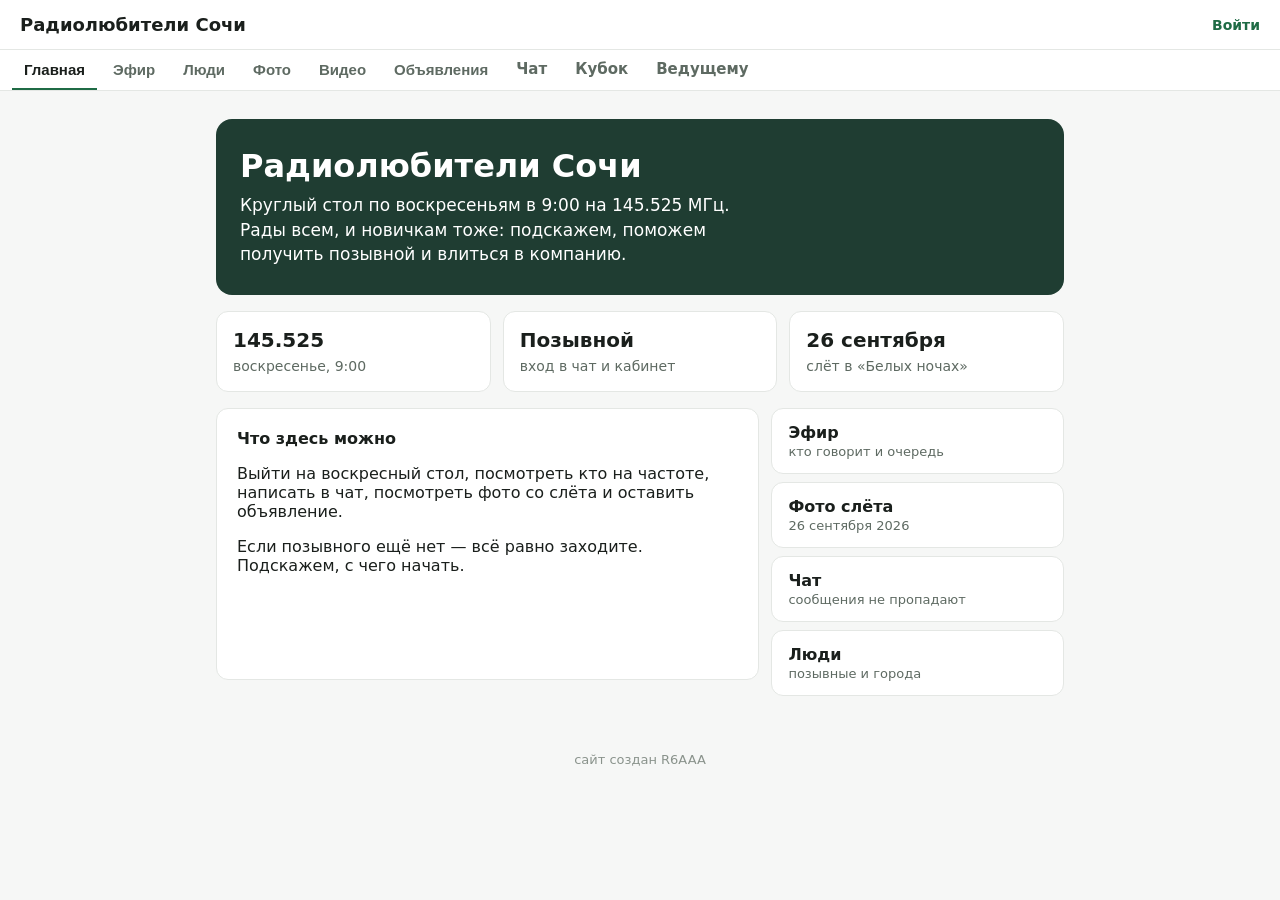
==== index.html @ 7598f509 "Объявления: исправлено добавление + поле описания - Форма отправляет данные правильно - Добавлено от" ====
<!DOCTYPE html>
<html lang="ru">
<head>
<meta charset="utf-8">
<meta name="viewport" content="width=device-width, initial-scale=1">
<title>Сочи — радиолюбители</title>
<style>
  :root { --ink:#1a1f1c; --muted:#5e6a62; --line:#e4e7e4; --bg:#f6f7f6; --card:#fff; --accent:#1f6b45; }
  * { box-sizing:border-box; }
  body { margin:0; font-family: "Segoe UI", system-ui, sans-serif; background:var(--bg); color:var(--ink); }

  .sitehead, header.sitehead { background:#fff; border-bottom:1px solid #e4e7e4; padding:14px 20px; display:flex; justify-content:space-between; align-items:center; gap:16px; }
  .sitehead b { font-size:18px; }
  .sitehead .user { color:#1f6b45; text-decoration:none; font-weight:700; margin-left:auto; width:auto; }
  .sitenav { display:flex; gap:4px; flex-wrap:wrap; background:#fff; border-bottom:1px solid #e4e7e4; padding:0 12px; }
  .sitenav a, .sitenav button { color:#5e6a62; text-decoration:none; font-weight:650; padding:10px 12px; border:0; border-bottom:2px solid transparent; background:transparent; width:auto; font-size:15px; cursor:pointer; border-radius:0; margin:0; }
  .sitenav a.on, .sitenav button.on { color:#1a1f1c; border-bottom-color:#1f6b45; }
  header { background:#fff; }
  .top { display:flex; justify-content:space-between; align-items:center; height:64px; }
  header b { font-size:18px; font-weight:700; }
  header .sub { color:var(--muted); font-size:13px; margin-left:10px; font-weight:500; }
  .user { color:var(--accent); text-decoration:none; text-align:right; font-weight:700; font-size:14px; }
  .user span { display:block; color:var(--muted); font-weight:500; font-size:12px; }
  nav { display:flex; gap:2px; }
  nav button, nav a { border:0; background:transparent; color:var(--muted); padding:12px 14px; font-weight:600; cursor:pointer; text-decoration:none; font-size:15px; border-bottom:2px solid transparent; border-radius:0; }
  nav button.on { color:var(--ink); border-bottom-color:var(--accent); }
  nav a:hover, nav button:hover { color:var(--ink); }
  main { max-width:880px; margin:0 auto; padding:28px 16px 48px; }
  .card { background:var(--card); border:1px solid var(--line); border-radius:12px; padding:20px; margin-bottom:16px; }
  .card > b { display:block; margin:0 0 12px; font-size:16px; }
  .when { display:flex; justify-content:space-between; align-items:flex-end; }
  .when h1 { margin:0; font-size:28px; font-weight:650; }
  .mhz { color:var(--accent); font-weight:700; font-size:20px; margin:8px 0 0; }
  .live { background:#1f3d32; color:#fff; border-radius:12px; padding:22px; margin-bottom:16px; }
  .live small { opacity:.75; font-size:13px; letter-spacing:.04em; text-transform:uppercase; }
  .live strong { display:block; font-size:32px; margin-top:6px; font-weight:650; }
  .live em { font-style:normal; font-size:16px; opacity:.85; }
  button.big, a.big { display:block; width:100%; border:0; background:var(--accent); color:#fff; font-size:16px; font-weight:650; border-radius:10px; padding:12px; margin:8px 0; cursor:pointer; text-align:center; text-decoration:none; }
  a.big.ghost, button.big.ghost { background:#fff; color:var(--accent); border:1px solid #cfe0d6; }
  .row, .person { display:flex; justify-content:space-between; gap:12px; padding:8px 0; border-bottom:1px solid #f0f2f0; }
  .person { display:grid; grid-template-columns:92px 1.2fr 1.4fr 70px 150px 60px; gap:8px; align-items:baseline; }
  .person b { min-width:0; }
  .person span { color:#4b5560; }
  .heads { color:#8a938c; font-size:12px; text-transform:uppercase; letter-spacing:.04em; }
  #people-list { margin-bottom:6px; }
  .grid { display:grid; grid-template-columns:repeat(3,1fr); gap:12px; align-items:start; }
  .shot, .video-card { background:#fff; border:1px solid var(--line); border-radius:12px; overflow:hidden; }
  .shot img { width:100%; height:180px; object-fit:contain; display:block; background:#f3f4f3; }
  .video-card video { width:100%; display:block; max-height:70vh; background:#111; }
  .shot button { width:100%; padding:0; margin:0; border:0; background:transparent; cursor:pointer; border-radius:0; }
  .shot p, .video-card p { margin:8px 12px 12px; }
  form input, form textarea, form select { width:100%; box-sizing:border-box; padding:12px; margin:6px 0; border:1px solid var(--line); border-radius:10px; font:inherit; }
  .hide { display:none; }
  footer { text-align:center; color:#8a938c; padding:8px 16px 28px; font-size:13px; }
  h2 { font-size:20px; font-weight:650; }

  .hero { background:#1f3d32; color:#fff; border-radius:16px; padding:28px 24px; margin-bottom:16px; }
  .hero h1 { margin:0 0 8px; font-size:32px; font-weight:680; }
  .hero p { margin:0; font-size:17px; line-height:1.45; max-width:46ch; }
  .facts { display:grid; grid-template-columns:repeat(3,1fr); gap:12px; margin-bottom:16px; }
  .fact { background:#fff; border:1px solid var(--line); border-radius:12px; padding:16px; }
  .fact b { display:block; font-size:20px; margin-bottom:4px; }
  .fact span { color:var(--muted); font-size:14px; }
  .home-grid { display:grid; grid-template-columns:1.3fr .7fr; gap:12px; }
  .links { display:flex; flex-direction:column; gap:8px; }
  .links a { display:block; background:#fff; border:1px solid var(--line); border-radius:12px; padding:14px 16px; text-decoration:none; color:var(--ink); font-weight:650; }
  .links a span { display:block; color:var(--muted); font-weight:500; font-size:13px; margin-top:2px; }
  .years { margin:0; padding:0; list-style:none; }
  .years li { display:grid; grid-template-columns:72px 1fr; gap:10px; padding:8px 0; border-bottom:1px solid #f0f2f0; }
  .years b { color:var(--accent); }
  @media (max-width:720px) { .facts, .home-grid { grid-template-columns:1fr; } .hero h1 { font-size:26px; } }

  .viewer { position:fixed; inset:0; background:rgba(10,12,11,.92); z-index:30; display:flex; align-items:center; justify-content:center; }
  .viewer.hide { display:none; }
  .viewer img { max-width:84vw; max-height:82vh; object-fit:contain; }
  .viewer button { position:absolute; width:auto; background:transparent; color:#fff; border:0; cursor:pointer; font-size:48px; line-height:1; padding:8px 16px; }
  .viewer .vx { top:10px; right:12px; font-size:16px; font-weight:650; }
  .viewer .vprev { left:4px; }
  .viewer .vnext { right:4px; }
  #view-cap { position:absolute; left:0; right:0; bottom:18px; text-align:center; color:#fff; margin:0; }

  @media (max-width:720px) { .person { grid-template-columns:1fr 1fr; } .grid { grid-template-columns:1fr 1fr; } header { padding:0 12px; } }
</style>
</head>
<body>
<header class="sitehead"><b>Радиолюбители Сочи</b><a class="user" id="login-link" href="login.html">Войти</a></header>
<nav class="sitenav">
    <button class="on" data-tab="home">Главная</button>
    <button data-tab="air">Эфир</button>
    <button data-tab="people">Люди</button>
    <button data-tab="photo">Фото</button>
    <button data-tab="video">Видео</button>
    <button data-tab="ads">Объявления</button>
    <a href="chat.html">Чат</a>
    <a href="kubok.html">Кубок</a>
    <a href="vedushchiy.html">Ведущему</a>
</nav>
<main>
  <section id="home">
    <div class="hero">
      <h1>Радиолюбители Сочи</h1>
      <p>Круглый стол по воскресеньям в 9:00 на 145.525 МГц. Рады всем, и новичкам тоже: подскажем, поможем получить позывной и влиться в компанию.</p>
    </div>
    <div class="facts">
      <div class="fact"><b>145.525</b><span>воскресенье, 9:00</span></div>
      <div class="fact"><b>Позывной</b><span>вход в чат и кабинет</span></div>
      <div class="fact"><b>26 сентября</b><span>слёт в «Белых ночах»</span></div>
    </div>
    <div class="home-grid">
      <div class="card">
        <b>Что здесь можно</b>
        <p>Выйти на воскресный стол, посмотреть кто на частоте, написать в чат, посмотреть фото со слёта и оставить объявление.</p>
        <p>Если позывного ещё нет — всё равно заходите. Подскажем, с чего начать.</p>
      </div>
      <div class="links">
        <a href="#" onclick="document.querySelector('[data-tab=air]').click();return false;">Эфир<span>кто говорит и очередь</span></a>
        <a href="#" onclick="document.querySelector('[data-tab=photo]').click();return false;">Фото слёта<span>26 сентября 2026</span></a>
        <a href="chat.html">Чат<span>сообщения не пропадают</span></a>
        <a href="#" onclick="document.querySelector('[data-tab=people]').click();return false;">Люди<span>позывные и города</span></a>
      </div>
    </div>
  </section>
  <section id="air" class="hide">
    <div class="card when"><div><h1>Воскресный круглый стол</h1><p class="mhz">9:00 · 145.525 МГц</p></div></div>
    <div class="live"><small>Сейчас говорит</small><strong id="now-call">Никто</strong><em id="now-name"></em><div id="host"></div></div>
    <div class="card">
      <b>Очередь</b>
      <div id="queue"><div class="row"><span>пока пусто</span></div></div>
      <a class="big ghost" href="vedushchiy.html">Войти ведущему</a>
    </div>
  </section>
  <section id="people" class="hide">
    <div class="card">
      <b>Радиолюбители</b>
      <div id="people-list"><div class="row"><span>загружаю</span></div></div>
      <a class="big ghost" href="lyudi.html">Добавить себя</a>
    </div>
  </section>
  <section id="photo" class="hide">
    <div id="album-list-wrap">
      <h2>Фото</h2>
      <p style="color:#5e6a62">Выберите альбом</p>
      <div class="grid" id="album-list"></div>
    </div>
    <div id="album-view" class="hide">
      <button type="button" class="big ghost" onclick="showAlbumList()" style="margin-bottom:12px;width:auto">← Все альбомы</button>
      <h2 id="photo-title">Фото</h2>
      <p id="photo-sub"></p>
      <div class="card hide" id="photo-note"></div>
      <div class="grid" id="album"></div>
    </div>
  </section>
  <section id="video" class="hide">
    <h2 id="video-title">Видео</h2>
    <p id="video-sub"></p>
    <div id="video-list"></div>
  </section>
  <section id="ads" class="hide">
    <h2>Объявления</h2>
    <div class="card" id="ad-login"><p>Авторизуйтесь, чтобы разместить объявление.</p><a class="big" href="login.html">Войти</a></div>
    <form class="card hide" id="ad-form" onsubmit="addAd(event)">
      <input type="hidden" name="id" id="ad-id">
      <select id="kind" name="kind"><option>Продаю</option><option>Куплю</option><option>Отдам</option></select>
      <input id="what" name="what" placeholder="Что именно" required>
      <input id="where" name="where" placeholder="Район или город">
      <textarea id="desc" name="desc" placeholder="Описание" rows="3"></textarea>
      <input name="photo" type="file" accept="image/*">
      <button class="big" id="ad-btn">Добавить</button>
      <p id="ad-err"></p>
    </form>
    <div id="adlist"></div>
  </section>
</main>
<footer>сайт создан R6AAA</footer>
<div id="viewer" class="viewer hide">
  <button type="button" class="vx" onclick="closeView()">Закрыть</button>
  <button type="button" class="vprev" onclick="stepView(-1)">‹</button>
  <img id="view-img" alt="">
  <button type="button" class="vnext" onclick="stepView(1)">›</button>
  <p id="view-cap"></p>
</div>
<script>
document.querySelectorAll("nav button").forEach(b=>b.onclick=()=>{document.querySelectorAll("nav button").forEach(x=>x.classList.remove("on")); b.classList.add("on"); ["home","air","people","photo","video","ads"].forEach(id=>document.getElementById(id).classList.toggle("hide", id!==b.dataset.tab));});
const openTab=location.hash.slice(1);
if(["air","people","photo","video","ads"].includes(openTab)){ const b=document.querySelector('nav button[data-tab="'+openTab+'"]'); if(b) b.click(); }

let meCall="";
function adCard(a){
  const who=(a.callsign||"")+(a.name?" · "+a.name:"");
  const contact=a.phone?("Телефон: "+a.phone):("Писать по позывному "+(a.callsign||""));
  const img=a.photo?'<img src="'+a.photo+'" alt="" style="width:100%;border-radius:10px;margin-bottom:8px">':"";
  const own=meCall && meCall===a.callsign;
  const actions=own?'<button type="button" class="big ghost" onclick="editAd('+a.id+')">Исправить</button><button type="button" class="big ghost" onclick="delAd('+a.id+')">Снять</button>':"";
  return '<div class="card">'+img+'<b>'+a.kind+" "+a.what+'</b><p>'+(a.where||"")+'</p>'+(a.desc?'<p>'+a.desc+'</p>':'')+'<p>Разместил: '+who+'<br>'+contact+'</p>'+actions+'</div>';
}
let adRows=[];
function editAd(id){
  const a=adRows.find(x=>x.id===id);
  if(!a) return;
  document.getElementById("ad-id").value=a.id;
  document.getElementById("kind").value=a.kind;
  document.getElementById("what").value=a.what;
  document.getElementById("where").value=a.where||"";
  document.getElementById("ad-btn").textContent="Сохранить";
  window.scrollTo(0,0);
}
async function loadAds(){
  adRows=await fetch("/api/ads").then(r=>r.json());
  document.getElementById("adlist").innerHTML=(adRows||[]).map(adCard).join("")||"<p>Пока нет объявлений</p>";
}
async function addAd(e){
  e.preventDefault();
  document.getElementById("ad-err").textContent="";
  const fd = new FormData(e.target);
  const body = {
    kind: fd.get("kind") || "",
    what: fd.get("what") || "",
    where: fd.get("where") || "",
    desc: fd.get("desc") || ""
  };
  const res=await fetch("/api/ads",{method:"POST", headers:{"Content-Type":"application/json"}, body:JSON.stringify(body)});
  const data=await res.json();
  if(!res.ok){ document.getElementById("ad-err").textContent=data.error||"Не добавилось"; return; }
  e.target.reset();
  document.getElementById("ad-btn").textContent="Добавить";
  loadAds();
}
async function delAd(id){
  await fetch("/api/ads/delete?id="+id,{method:"POST"});
  loadAds();
}
loadAds();
async function round(){
  try {
    const data=await fetch('/api/round').then(r=>r.json());
    document.getElementById('now-call').textContent=data.current_call||'Никто';
    document.getElementById('now-name').textContent=data.current_name||'';
    document.getElementById('host').textContent=data.host?('Ведёт '+data.host):'Ведущий ещё не назначен';
    document.getElementById('queue').innerHTML=(data.queue||[]).map((p,i)=>'<div class="row"><span>'+(i+1)+'</span><b>'+p.callsign+' '+(p.name||'')+'</b></div>').join('')||'<div class="row"><span>пока пусто</span></div>';
  } catch(e) {}
}
async function people(){
  try {
    const rows=await fetch('/api/calls').then(r=>r.json());
    document.getElementById('people-list').innerHTML='<div class="person heads"><b>Позывной</b><span>Имя</span><span>Город</span><span>Локатор</span><span>Телефон</span><span>Год</span></div>'+rows.map(p=>'<div class="person"><b>'+p.callsign+'</b><span>'+(p.name||'')+'</span><span>'+(p.city||'')+'</span><span>'+(p.locator||'')+'</span><span>'+(p.phone||'')+'</span><span>'+(p.birth_year||'')+'</span></div>').join('')||'<div class="row"><span>пока никого нет</span></div>';
  } catch(e) {
    document.getElementById('people-list').innerHTML='<div class="row"><span>список не открылся</span></div>';
  }
}
round(); people(); setInterval(round, 5000);

let albumsData = [];
async function loadAlbums(){
  const list = document.getElementById("album-list");
  if(!list) return;
  let data=null;
  for (const url of ["/api/photos","/data/photos.json"]){
    try{
      const res=await fetch(url);
      if(!res.ok) continue;
      const body=await res.json();
      if(body && (body.albums || body.items)){ data=body; break; }
    }catch(e){}
  }
  if(!data){ list.innerHTML="<p>Список альбомов не открылся.</p>"; return; }
  // поддержка старого формата
  if(data.items && !data.albums){
    data = {albums:[{id:"main", title:data.title||"Фото", subtitle:data.subtitle||"", note:data.note||"", cover:(data.items[0]||{}).file||"", items:data.items}]};
  }
  albumsData = data.albums || [];
  list.innerHTML = albumsData.map(a => {
    const cover = a.cover || (a.items && a.items[0] ? a.items[0].file : "");
    const count = (a.items||[]).length;
    return `<div class="shot" style="cursor:pointer" onclick="openAlbum('${a.id}')"><img src="${cover}" alt=""><p>${a.title||""}<br><small>${count} фото</small></p></div>`;
  }).join("") || "<p>Пока нет альбомов</p>";
  document.getElementById("album-list-wrap").classList.remove("hide");
  document.getElementById("album-view").classList.add("hide");
}
function openAlbum(id){
  const a = albumsData.find(x => x.id === id);
  if(!a) return;
  document.getElementById("album-list-wrap").classList.add("hide");
  document.getElementById("album-view").classList.remove("hide");
  document.getElementById("photo-title").textContent = a.title || "Фото";
  document.getElementById("photo-sub").textContent = a.subtitle || "";
  const note = document.getElementById("photo-note");
  note.innerHTML = a.note ? ("<p>"+a.note+"</p>") : "";
  note.classList.toggle("hide", !a.note);
  shots = a.items || [];
  const box = document.getElementById("album");
  box.innerHTML = shots.map((p,i)=>'<div class="shot"><button type="button" onclick="openView('+i+')"><img src="'+p.file+'" alt=""></button><p>'+(p.title||"")+'</p></div>').join("") || "<p>Пока нет фото</p>";
}
function showAlbumList(){
  document.getElementById("album-view").classList.add("hide");
  document.getElementById("album-list-wrap").classList.remove("hide");
}
loadAlbums();
async function videos(){
  const box=document.getElementById("video-list");
  if(!box) return;
  try{
    const data=await fetch("/api/videos").then(r=>r.json());
    document.getElementById("video-title").textContent=data.title||"Видео";
    document.getElementById("video-sub").textContent=data.subtitle||"";
    box.innerHTML=(data.items||[]).map(v=>'<div class="video-card"><video controls preload="metadata"><source src="'+v.file+'" type="video/mp4"></video><p><b>'+(v.title||"")+'</b><br>'+(v.text||"")+'</p></div>').join("")||"<p>Пока нет видео</p>";
  }catch(e){ box.innerHTML="<p>Видео не открылись</p>"; }
}
videos();
let shots=[];
let shotAt=0;
function openView(i){ if(!shots.length) return; shotAt=(i+shots.length)%shots.length; const s=shots[shotAt]; document.getElementById("view-img").src=s.file; document.getElementById("view-cap").textContent=(s.title||"")+" · "+(shotAt+1)+" / "+shots.length; document.getElementById("viewer").classList.remove("hide"); }
function closeView(){ document.getElementById("viewer").classList.add("hide"); }
function stepView(d){ openView(shotAt+d); }
document.addEventListener("keydown", e=>{ const v=document.getElementById("viewer"); if(!v || v.classList.contains("hide")) return; if(e.key==="Escape") closeView(); if(e.key==="ArrowLeft") stepView(-1); if(e.key==="ArrowRight") stepView(1); });

fetch("/api/me").then(r=>r.json()).then(me=>{
  const link=document.getElementById("login-link");
  if(!link) return;
  if(!me.callsign){ link.href="login.html"; link.innerHTML="Войти<span>в свой кабинет</span>"; return; }
  meCall=me.callsign; loadAds();
  document.getElementById("ad-form").classList.remove("hide");
  document.getElementById("ad-login").classList.add("hide");
  link.href="profile.html";
  link.innerHTML=me.callsign+"<span>"+(me.name||"кабинет")+"</span>";
}).catch(()=>{});
</script>
</body>
</html>
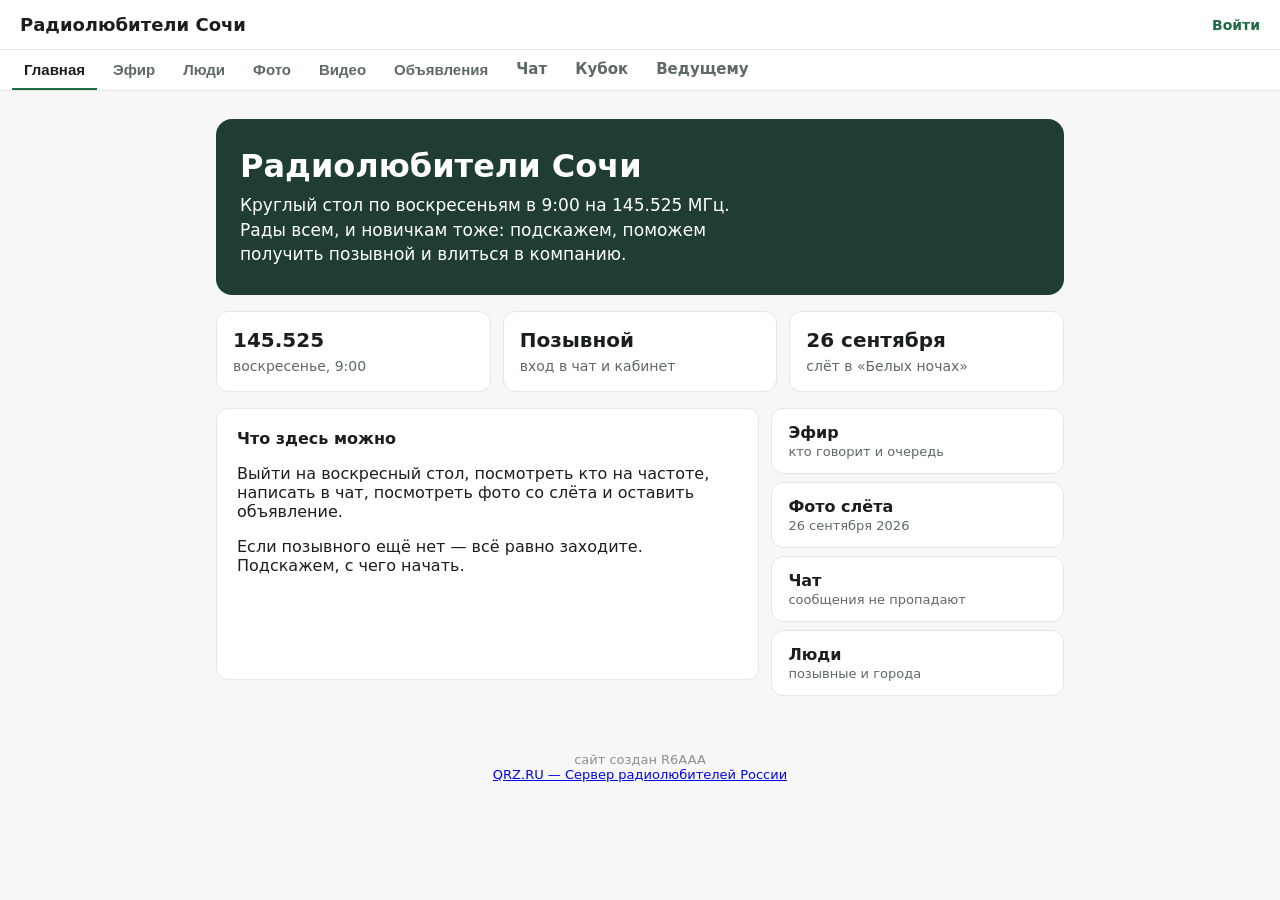
==== commit 7e62bdfa: "Подвал: обратная ссылка на QRZ.RU" ====
--- a/index.html
+++ b/index.html
@@ -171,7 +171,8 @@
     <div id="adlist"></div>
   </section>
 </main>
-<footer>сайт создан R6AAA</footer>
+<footer>сайт создан R6AAA<br>
+<a href="https://www.qrz.ru/" target="_blank" rel="noopener">QRZ.RU — Сервер радиолюбителей России</a></footer>
 <div id="viewer" class="viewer hide">
   <button type="button" class="vx" onclick="closeView()">Закрыть</button>
   <button type="button" class="vprev" onclick="stepView(-1)">‹</button>
@@ -218,6 +219,28 @@
     where: fd.get("where") || "",
     desc: fd.get("desc") || ""
   };
+  const file = fd.get("photo");
+  if(file && file.size){
+    body.photo = await new Promise(resolve => {
+      const img = new Image();
+      const url = URL.createObjectURL(file);
+      img.onload = () => {
+        URL.revokeObjectURL(url);
+        const max = 1200;
+        let w = img.width, h = img.height;
+        if(w > max || h > max){
+          if(w > h){ h = Math.round(h * max / w); w = max; }
+          else { w = Math.round(w * max / h); h = max; }
+        }
+        const canvas = document.createElement("canvas");
+        canvas.width = w; canvas.height = h;
+        canvas.getContext("2d").drawImage(img, 0, 0, w, h);
+        resolve(canvas.toDataURL("image/jpeg", 0.8).split(",")[1]);
+      };
+      img.onerror = () => { URL.revokeObjectURL(url); resolve(""); };
+      img.src = url;
+    });
+  }
   const res=await fetch("/api/ads",{method:"POST", headers:{"Content-Type":"application/json"}, body:JSON.stringify(body)});
   const data=await res.json();
   if(!res.ok){ document.getElementById("ad-err").textContent=data.error||"Не добавилось"; return; }
@@ -226,7 +249,7 @@
   loadAds();
 }
 async function delAd(id){
-  await fetch("/api/ads/delete?id="+id,{method:"POST"});
+  await fetch("/api/ads/delete?id="+id,{method:"POST", headers:{"Content-Type":"application/x-www-form-urlencoded"}, body:"id="+id});
   loadAds();
 }
 loadAds();
